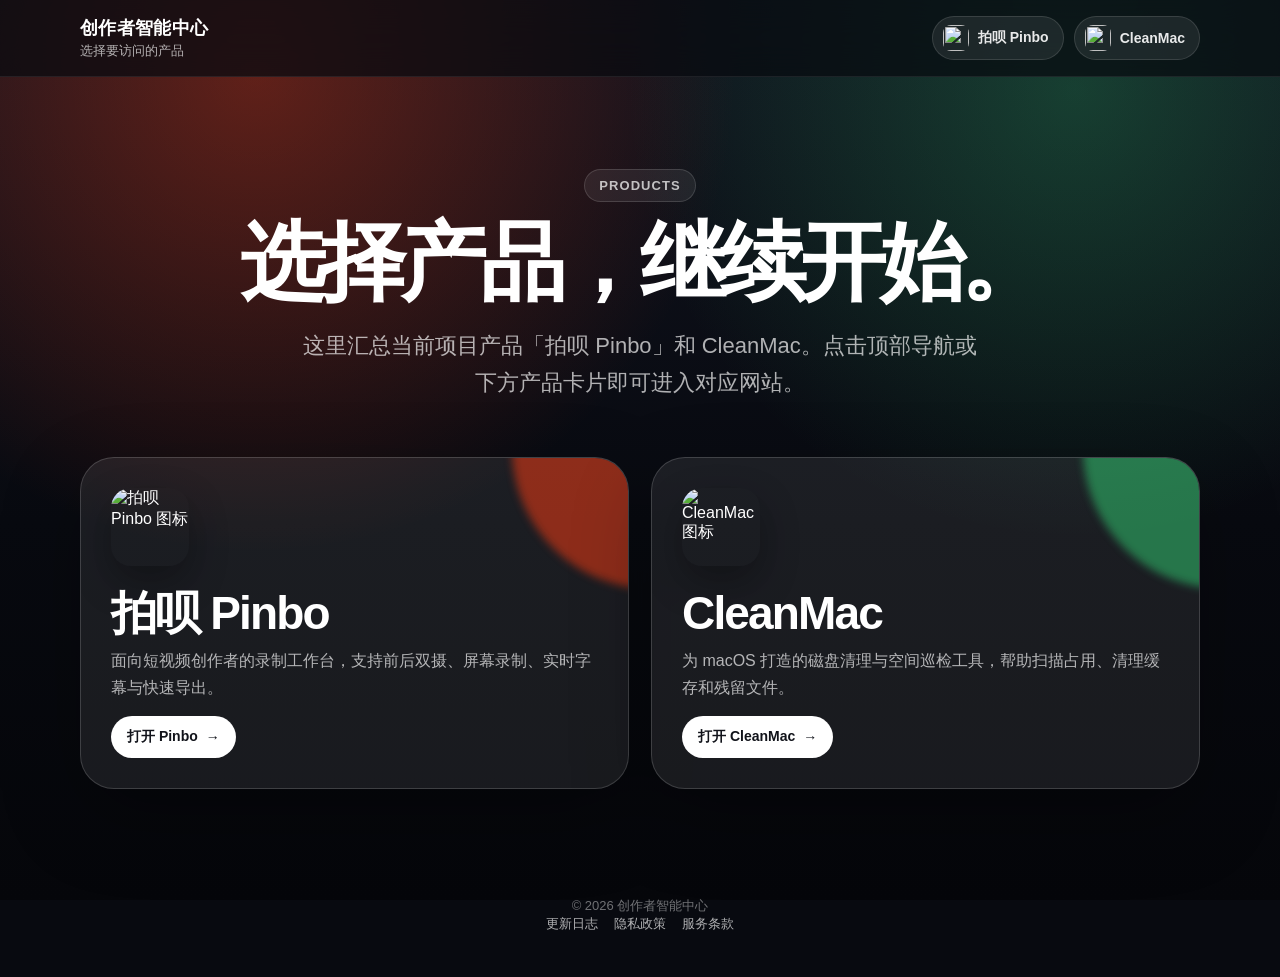
==== website/index.html @ b1864745 "feat：新增网站聚合首页" ====
<!doctype html>
<html lang="zh-CN">
<head>
  <meta charset="utf-8">
  <meta name="viewport" content="width=device-width, initial-scale=1">
  <meta name="description" content="创作者智能中心：拍呗 Pinbo 与 CleanMac。">
  <meta name="theme-color" content="#0b0d14">
  <title>创作者智能中心</title>
  <style>
    :root {
      color-scheme: dark;
      --bg: #080a10;
      --card: rgba(255, 255, 255, 0.08);
      --card-border: rgba(255, 255, 255, 0.16);
      --text: #fff;
      --muted: rgba(255, 255, 255, 0.68);
      --pinbo: #ff3d12;
      --cleanmac: #32d074;
    }

    * {
      box-sizing: border-box;
    }

    html {
      min-height: 100%;
      background: #080a10;
      overscroll-behavior-y: none;
    }

    body {
      margin: 0;
      min-height: 100vh;
      font-family: -apple-system, BlinkMacSystemFont, "SF Pro Display", "PingFang SC", "Hiragino Sans GB", "Microsoft YaHei", sans-serif;
      color: var(--text);
      background: #080a10;
      isolation: isolate;
      overscroll-behavior-y: none;
    }

    body::before {
      position: fixed;
      inset: 0;
      z-index: -1;
      pointer-events: none;
      content: "";
      background:
        radial-gradient(circle at 20% 8%, rgba(255, 61, 18, 0.34), transparent 30rem),
        radial-gradient(circle at 84% 10%, rgba(50, 208, 116, 0.24), transparent 28rem),
        linear-gradient(180deg, #10131f 0%, var(--bg) 58%, #05060a 100%);
    }

    a {
      color: inherit;
      text-decoration: none;
    }

    .shell {
      width: min(1120px, calc(100% - 40px));
      margin: 0 auto;
    }

    .topbar {
      position: sticky;
      top: 0;
      z-index: 10;
      backdrop-filter: blur(22px);
      background: rgba(8, 10, 16, 0.72);
      border-bottom: 1px solid rgba(255, 255, 255, 0.08);
    }

    .topbar-inner {
      display: flex;
      align-items: center;
      justify-content: space-between;
      min-height: 76px;
      gap: 20px;
    }

    .brand {
      display: flex;
      flex-direction: column;
      gap: 2px;
    }

    .brand strong {
      font-size: 18px;
      letter-spacing: 0.02em;
    }

    .brand span {
      color: var(--muted);
      font-size: 13px;
    }

    .product-nav {
      display: flex;
      align-items: center;
      gap: 10px;
      flex-wrap: wrap;
      justify-content: flex-end;
    }

    .nav-item {
      display: inline-flex;
      align-items: center;
      gap: 9px;
      min-height: 42px;
      padding: 8px 14px 8px 10px;
      border-radius: 999px;
      background: rgba(255, 255, 255, 0.08);
      border: 1px solid rgba(255, 255, 255, 0.12);
      color: rgba(255, 255, 255, 0.9);
      font-size: 14px;
      font-weight: 700;
      transition: transform 180ms ease, border-color 180ms ease, background 180ms ease;
    }

    .nav-item:hover {
      transform: translateY(-1px);
      border-color: rgba(255, 255, 255, 0.28);
      background: rgba(255, 255, 255, 0.14);
    }

    .nav-item img {
      width: 26px;
      height: 26px;
      border-radius: 8px;
      object-fit: cover;
    }

    main {
      padding: 92px 0 80px;
    }

    .hero {
      text-align: center;
    }

    .eyebrow {
      display: inline-flex;
      margin: 0 0 18px;
      padding: 8px 14px;
      border: 1px solid rgba(255, 255, 255, 0.14);
      border-radius: 999px;
      color: rgba(255, 255, 255, 0.72);
      background: rgba(255, 255, 255, 0.07);
      font-size: 13px;
      font-weight: 700;
      letter-spacing: 0.08em;
    }

    h1 {
      margin: 0;
      font-size: clamp(42px, 8vw, 86px);
      line-height: 0.98;
      letter-spacing: -0.07em;
    }

    .lead {
      max-width: 680px;
      margin: 24px auto 0;
      color: var(--muted);
      font-size: clamp(17px, 2.4vw, 22px);
      line-height: 1.65;
    }

    .products {
      display: grid;
      grid-template-columns: repeat(2, minmax(0, 1fr));
      gap: 22px;
      margin-top: 56px;
    }

    .product-card {
      position: relative;
      min-height: 330px;
      overflow: hidden;
      border-radius: 34px;
      padding: 30px;
      background: var(--card);
      border: 1px solid var(--card-border);
      box-shadow: 0 28px 80px rgba(0, 0, 0, 0.28);
      transition: transform 220ms ease, border-color 220ms ease, background 220ms ease;
    }

    .product-card:hover {
      transform: translateY(-5px);
      border-color: rgba(255, 255, 255, 0.28);
      background: rgba(255, 255, 255, 0.11);
    }

    .product-card::before {
      content: "";
      position: absolute;
      inset: -45% -30% auto auto;
      width: 280px;
      height: 280px;
      border-radius: 50%;
      filter: blur(4px);
      opacity: 0.5;
    }

    .product-card.pinbo::before {
      background: var(--pinbo);
    }

    .product-card.cleanmac::before {
      background: var(--cleanmac);
    }

    .card-content {
      position: relative;
      display: flex;
      flex-direction: column;
      min-height: 270px;
      text-align: left;
    }

    .product-icon {
      width: 78px;
      height: 78px;
      border-radius: 20px;
      object-fit: cover;
      box-shadow: 0 16px 38px rgba(0, 0, 0, 0.32);
    }

    .product-card h2 {
      margin: 24px 0 10px;
      font-size: clamp(30px, 4vw, 46px);
      line-height: 1.02;
      letter-spacing: -0.04em;
    }

    .product-card p {
      margin: 0;
      color: var(--muted);
      font-size: 16px;
      line-height: 1.7;
    }

    .open-link {
      display: inline-flex;
      align-items: center;
      gap: 8px;
      margin-top: auto;
      width: max-content;
      padding: 12px 16px;
      border-radius: 999px;
      background: #fff;
      color: #11131a;
      font-size: 14px;
      font-weight: 800;
    }

    .footer {
      padding: 28px 0 44px;
      color: rgba(255, 255, 255, 0.42);
      text-align: center;
      font-size: 13px;
    }

    .footer p {
      margin: 0;
    }

    .footer-links {
      display: flex;
      justify-content: center;
      gap: 16px;
      flex-wrap: wrap;
      margin-top: 12px;
    }

    .footer-links a {
      color: rgba(255, 255, 255, 0.68);
      transition: color 180ms ease;
    }

    .footer-links a:hover {
      color: #fff;
    }

    @media (max-width: 760px) {
      .shell {
        width: min(100% - 28px, 1120px);
      }

      .topbar-inner {
        align-items: flex-start;
        flex-direction: column;
        padding: 16px 0;
      }

      .product-nav {
        justify-content: flex-start;
      }

      main {
        padding-top: 58px;
      }

      .products {
        grid-template-columns: 1fr;
      }

      .product-card {
        min-height: 300px;
        padding: 24px;
      }

      .card-content {
        min-height: 242px;
      }
    }
  </style>
</head>
<body>
  <header class="topbar">
    <div class="shell topbar-inner">
      <a class="brand" href="/" aria-label="创作者智能中心">
        <strong>创作者智能中心</strong>
        <span>选择要访问的产品</span>
      </a>
      <nav class="product-nav" aria-label="产品导航">
        <a class="nav-item" href="/pinbo/"><img src="/pinbo/assets/app-icon.png" alt="">拍呗 Pinbo</a>
        <a class="nav-item" href="/CleanMac/"><img src="/CleanMac/images/cleanmac-icon.png" alt="">CleanMac</a>
      </nav>
    </div>
  </header>

  <main>
    <section class="shell hero" aria-labelledby="main-title">
      <p class="eyebrow">PRODUCTS</p>
      <h1 id="main-title">选择产品，继续开始。</h1>
      <p class="lead">这里汇总当前项目产品「拍呗 Pinbo」和 CleanMac。点击顶部导航或下方产品卡片即可进入对应网站。</p>

      <div class="products">
        <a class="product-card pinbo" href="/pinbo/" aria-label="打开拍呗 Pinbo 产品页">
          <div class="card-content">
            <img class="product-icon" src="/pinbo/assets/app-icon.png" alt="拍呗 Pinbo 图标">
            <h2>拍呗 Pinbo</h2>
            <p>面向短视频创作者的录制工作台，支持前后双摄、屏幕录制、实时字幕与快速导出。</p>
            <span class="open-link">打开 Pinbo <span aria-hidden="true">→</span></span>
          </div>
        </a>

        <a class="product-card cleanmac" href="/CleanMac/" aria-label="打开 CleanMac 产品页">
          <div class="card-content">
            <img class="product-icon" src="/CleanMac/images/cleanmac-icon.png" alt="CleanMac 图标">
            <h2>CleanMac</h2>
            <p>为 macOS 打造的磁盘清理与空间巡检工具，帮助扫描占用、清理缓存和残留文件。</p>
            <span class="open-link">打开 CleanMac <span aria-hidden="true">→</span></span>
          </div>
        </a>
      </div>
    </section>
  </main>

  <footer class="footer shell">
    <p>© 2026 创作者智能中心</p>
    <p class="footer-links">
      <a href="/changelog/">更新日志</a>
      <a href="/legal/privacy/">隐私政策</a>
      <a href="/legal/terms/">服务条款</a>
    </p>
  </footer>
</body>
</html>
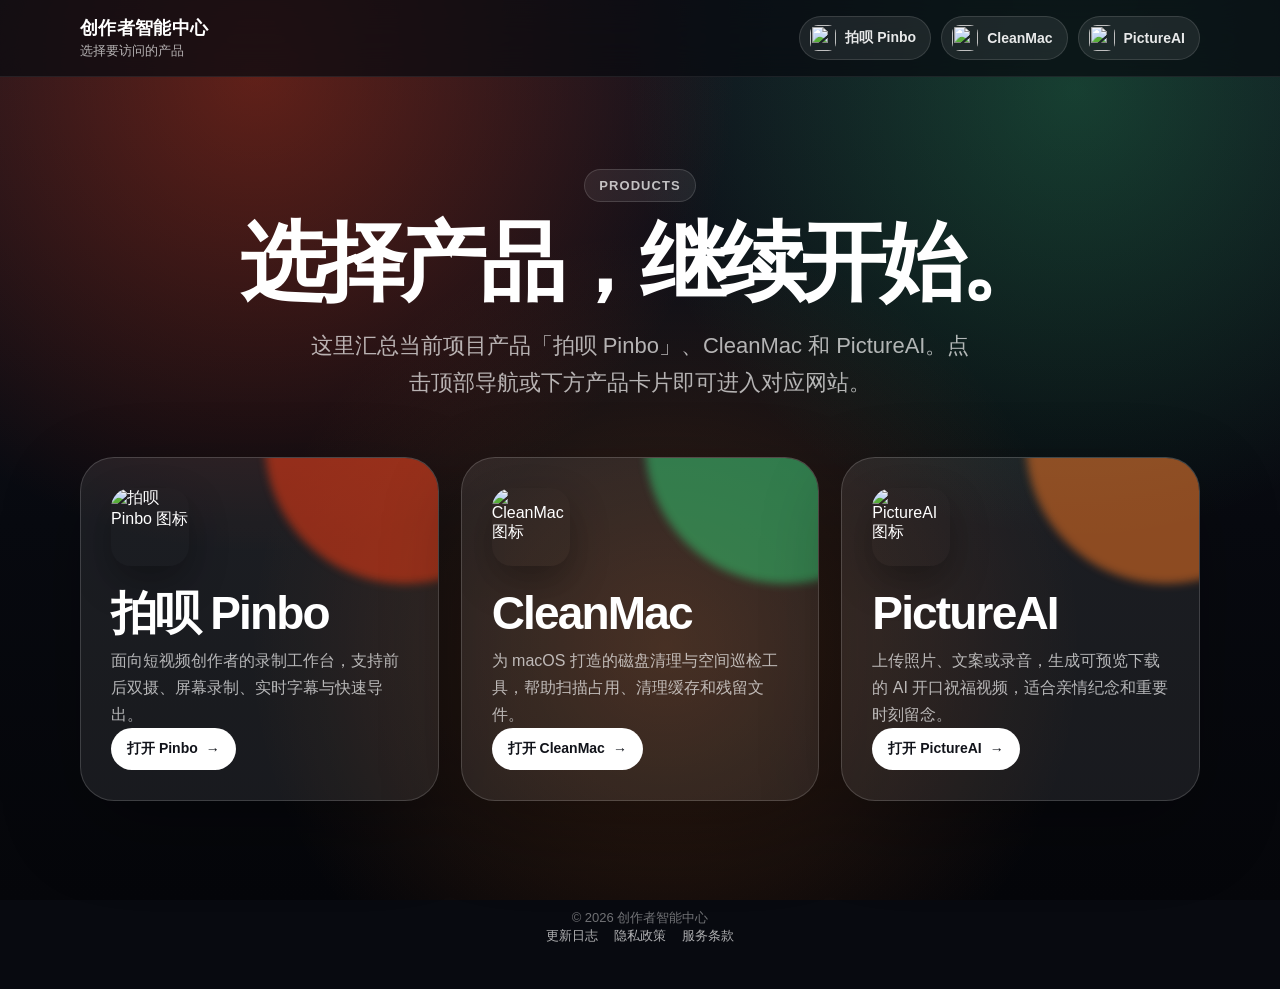
==== commit 9507a7da: "fix：处理手机屏幕录制浮窗问题" ====
--- a/website/index.html
+++ b/website/index.html
@@ -3,9 +3,11 @@
 <head>
   <meta charset="utf-8">
   <meta name="viewport" content="width=device-width, initial-scale=1">
-  <meta name="description" content="创作者智能中心：拍呗 Pinbo 与 CleanMac。">
+  <meta name="description" content="创作者智能中心：拍呗 Pinbo、CleanMac 与 PictureAI。">
   <meta name="theme-color" content="#0b0d14">
   <title>创作者智能中心</title>
+  <link rel="icon" type="image/png" href="/pinbo/assets/app-icon.png">
+  <link rel="apple-touch-icon" href="/pinbo/assets/app-icon.png">
   <style>
     :root {
       color-scheme: dark;
@@ -16,6 +18,7 @@
       --muted: rgba(255, 255, 255, 0.68);
       --pinbo: #ff3d12;
       --cleanmac: #32d074;
+      --pictureai: #ff7a22;
     }
 
     * {
@@ -47,6 +50,7 @@
       background:
         radial-gradient(circle at 20% 8%, rgba(255, 61, 18, 0.34), transparent 30rem),
         radial-gradient(circle at 84% 10%, rgba(50, 208, 116, 0.24), transparent 28rem),
+        radial-gradient(circle at 52% 72%, rgba(255, 122, 34, 0.2), transparent 26rem),
         linear-gradient(180deg, #10131f 0%, var(--bg) 58%, #05060a 100%);
     }
 
@@ -167,7 +171,7 @@
 
     .products {
       display: grid;
-      grid-template-columns: repeat(2, minmax(0, 1fr));
+      grid-template-columns: repeat(3, minmax(0, 1fr));
       gap: 22px;
       margin-top: 56px;
     }
@@ -207,6 +211,10 @@
 
     .product-card.cleanmac::before {
       background: var(--cleanmac);
+    }
+
+    .product-card.pictureai::before {
+      background: var(--pictureai);
     }
 
     .card-content {
@@ -325,6 +333,7 @@
       <nav class="product-nav" aria-label="产品导航">
         <a class="nav-item" href="/pinbo/"><img src="/pinbo/assets/app-icon.png" alt="">拍呗 Pinbo</a>
         <a class="nav-item" href="/CleanMac/"><img src="/CleanMac/images/cleanmac-icon.png" alt="">CleanMac</a>
+        <a class="nav-item" href="/PictureAI/"><img src="/PictureAI/assets/pictureai-icon.svg" alt="">PictureAI</a>
       </nav>
     </div>
   </header>
@@ -333,7 +342,7 @@
     <section class="shell hero" aria-labelledby="main-title">
       <p class="eyebrow">PRODUCTS</p>
       <h1 id="main-title">选择产品，继续开始。</h1>
-      <p class="lead">这里汇总当前项目产品「拍呗 Pinbo」和 CleanMac。点击顶部导航或下方产品卡片即可进入对应网站。</p>
+      <p class="lead">这里汇总当前项目产品「拍呗 Pinbo」、CleanMac 和 PictureAI。点击顶部导航或下方产品卡片即可进入对应网站。</p>
 
       <div class="products">
         <a class="product-card pinbo" href="/pinbo/" aria-label="打开拍呗 Pinbo 产品页">
@@ -351,6 +360,15 @@
             <h2>CleanMac</h2>
             <p>为 macOS 打造的磁盘清理与空间巡检工具，帮助扫描占用、清理缓存和残留文件。</p>
             <span class="open-link">打开 CleanMac <span aria-hidden="true">→</span></span>
+          </div>
+        </a>
+
+        <a class="product-card pictureai" href="/PictureAI/" aria-label="打开 PictureAI 产品页">
+          <div class="card-content">
+            <img class="product-icon" src="/PictureAI/assets/pictureai-icon.svg" alt="PictureAI 图标">
+            <h2>PictureAI</h2>
+            <p>上传照片、文案或录音，生成可预览下载的 AI 开口祝福视频，适合亲情纪念和重要时刻留念。</p>
+            <span class="open-link">打开 PictureAI <span aria-hidden="true">→</span></span>
           </div>
         </a>
       </div>
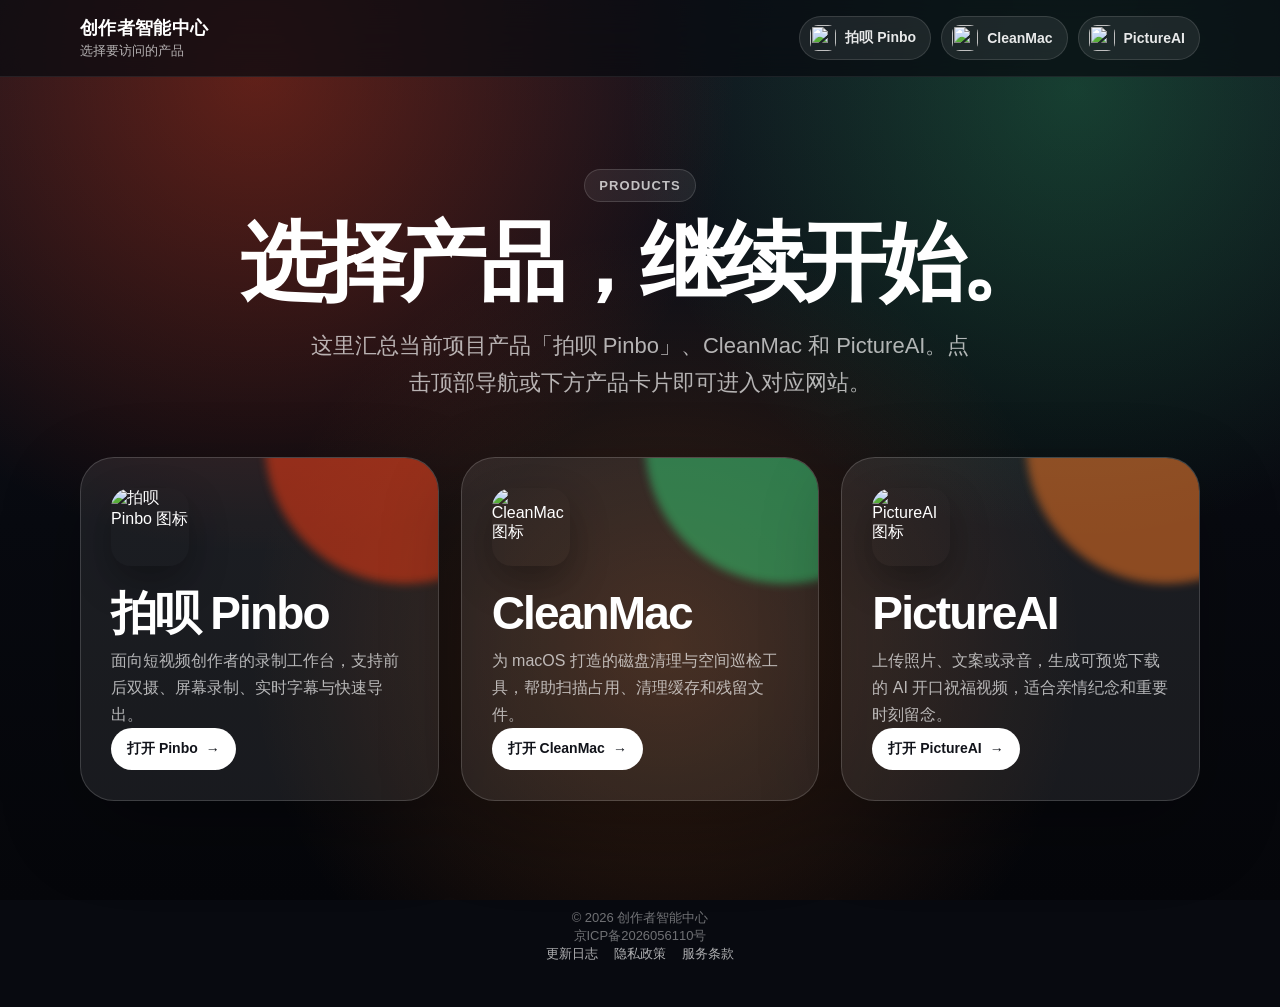
==== commit 415dc4ad: "fix：ICP备案同步网站" ====
--- a/website/index.html
+++ b/website/index.html
@@ -377,6 +377,7 @@
 
   <footer class="footer shell">
     <p>© 2026 创作者智能中心</p>
+    <p><a href="https://beian.miit.gov.cn/" target="_blank" rel="noopener noreferrer">京ICP备2026056110号</a></p>
     <p class="footer-links">
       <a href="/changelog/">更新日志</a>
       <a href="/legal/privacy/">隐私政策</a>
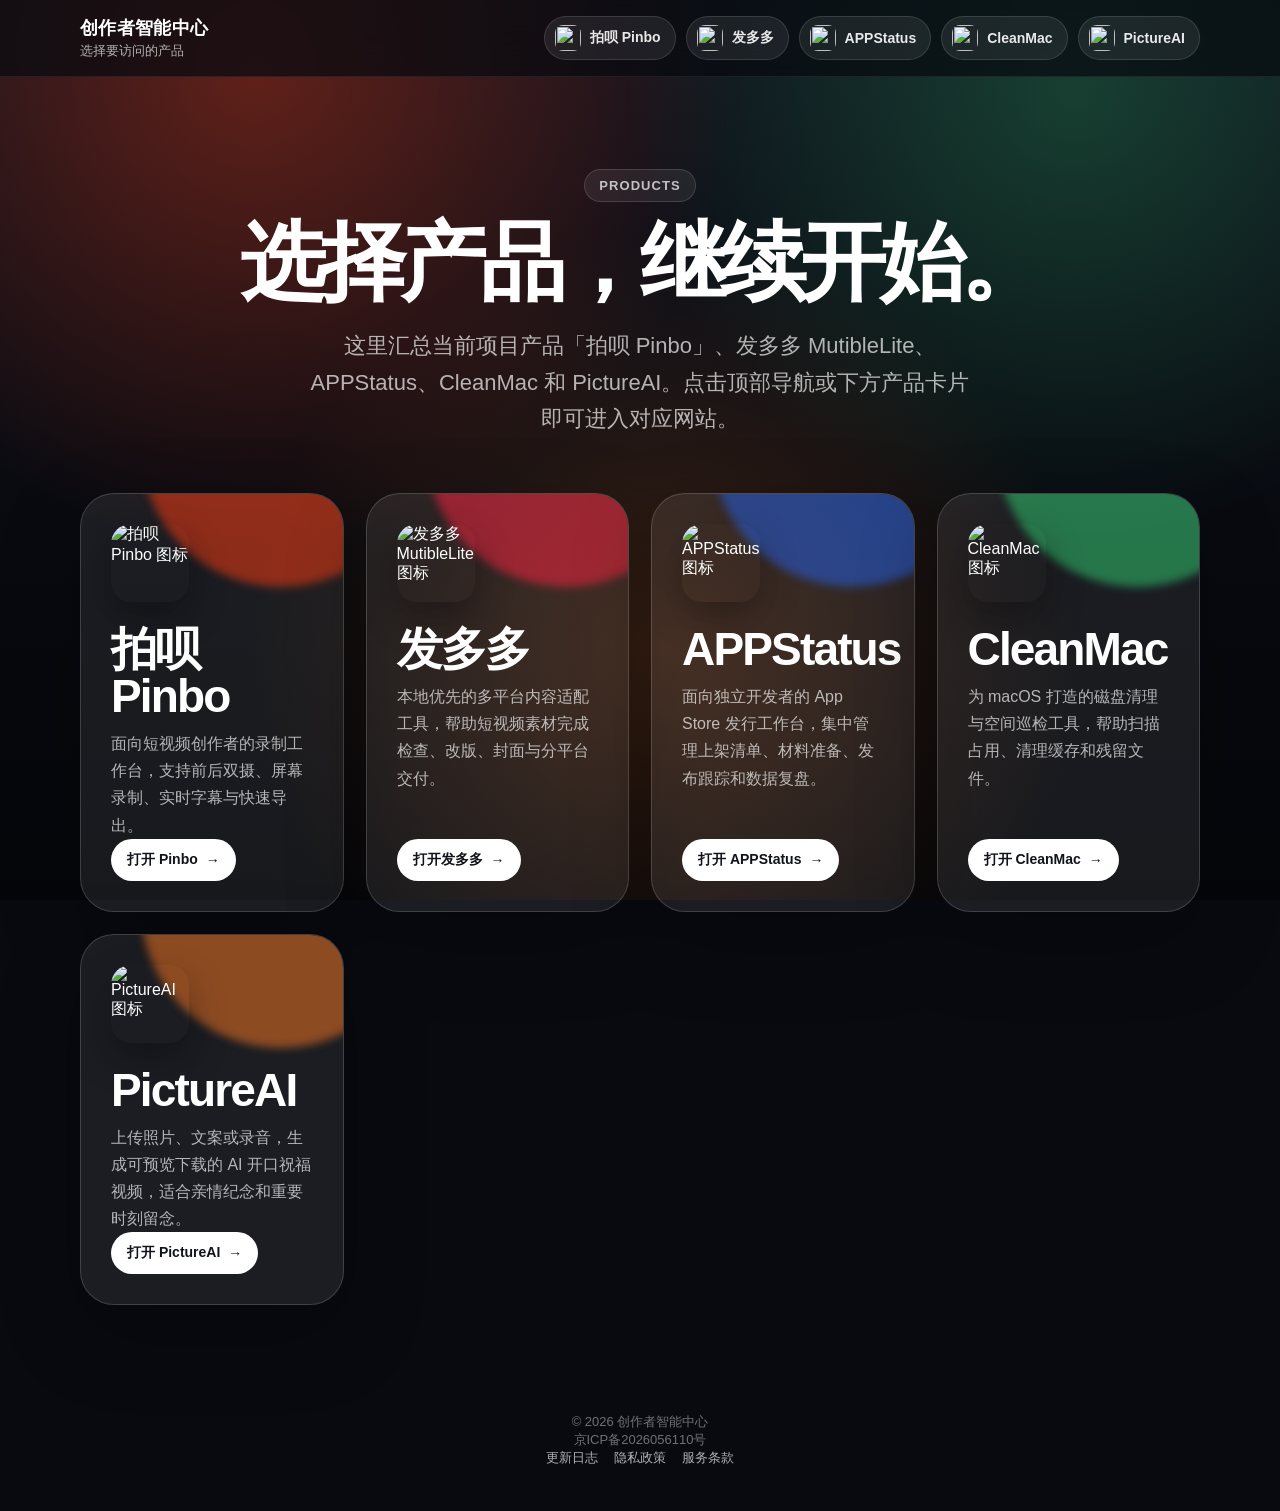
==== commit 2d6c7093: "fix：网站拓展" ====
--- a/website/index.html
+++ b/website/index.html
@@ -3,7 +3,7 @@
 <head>
   <meta charset="utf-8">
   <meta name="viewport" content="width=device-width, initial-scale=1">
-  <meta name="description" content="创作者智能中心：拍呗 Pinbo、CleanMac 与 PictureAI。">
+  <meta name="description" content="创作者智能中心：拍呗 Pinbo、发多多 MutibleLite、APPStatus、CleanMac 与 PictureAI。">
   <meta name="theme-color" content="#0b0d14">
   <title>创作者智能中心</title>
   <link rel="icon" type="image/png" href="/pinbo/assets/app-icon.png">
@@ -17,6 +17,8 @@
       --text: #fff;
       --muted: rgba(255, 255, 255, 0.68);
       --pinbo: #ff3d12;
+      --mutiblelite: #ff2442;
+      --appstatus: #2563eb;
       --cleanmac: #32d074;
       --pictureai: #ff7a22;
     }
@@ -171,13 +173,15 @@
 
     .products {
       display: grid;
-      grid-template-columns: repeat(3, minmax(0, 1fr));
+      grid-template-columns: repeat(auto-fit, minmax(240px, 1fr));
       gap: 22px;
       margin-top: 56px;
     }
 
     .product-card {
       position: relative;
+      display: flex;
+      align-items: stretch;
       min-height: 330px;
       overflow: hidden;
       border-radius: 34px;
@@ -209,6 +213,14 @@
       background: var(--pinbo);
     }
 
+    .product-card.mutiblelite::before {
+      background: var(--mutiblelite);
+    }
+
+    .product-card.appstatus::before {
+      background: var(--appstatus);
+    }
+
     .product-card.cleanmac::before {
       background: var(--cleanmac);
     }
@@ -220,7 +232,9 @@
     .card-content {
       position: relative;
       display: flex;
+      flex: 1;
       flex-direction: column;
+      width: 100%;
       min-height: 270px;
       text-align: left;
     }
@@ -332,6 +346,8 @@
       </a>
       <nav class="product-nav" aria-label="产品导航">
         <a class="nav-item" href="/pinbo/"><img src="/pinbo/assets/app-icon.png" alt="">拍呗 Pinbo</a>
+        <a class="nav-item" href="/MutibleLite/"><img src="/MutibleLite/favicon.svg" alt="">发多多</a>
+        <a class="nav-item" href="/APPStatus/"><img src="/APPStatus/app-icon.svg" alt="">APPStatus</a>
         <a class="nav-item" href="/CleanMac/"><img src="/CleanMac/images/cleanmac-icon.png" alt="">CleanMac</a>
         <a class="nav-item" href="/PictureAI/"><img src="/PictureAI/assets/pictureai-icon.svg" alt="">PictureAI</a>
       </nav>
@@ -342,7 +358,7 @@
     <section class="shell hero" aria-labelledby="main-title">
       <p class="eyebrow">PRODUCTS</p>
       <h1 id="main-title">选择产品，继续开始。</h1>
-      <p class="lead">这里汇总当前项目产品「拍呗 Pinbo」、CleanMac 和 PictureAI。点击顶部导航或下方产品卡片即可进入对应网站。</p>
+      <p class="lead">这里汇总当前项目产品「拍呗 Pinbo」、发多多 MutibleLite、APPStatus、CleanMac 和 PictureAI。点击顶部导航或下方产品卡片即可进入对应网站。</p>
 
       <div class="products">
         <a class="product-card pinbo" href="/pinbo/" aria-label="打开拍呗 Pinbo 产品页">
@@ -351,6 +367,24 @@
             <h2>拍呗 Pinbo</h2>
             <p>面向短视频创作者的录制工作台，支持前后双摄、屏幕录制、实时字幕与快速导出。</p>
             <span class="open-link">打开 Pinbo <span aria-hidden="true">→</span></span>
+          </div>
+        </a>
+
+        <a class="product-card mutiblelite" href="/MutibleLite/" aria-label="打开发多多 MutibleLite 产品页">
+          <div class="card-content">
+            <img class="product-icon" src="/MutibleLite/favicon.svg" alt="发多多 MutibleLite 图标">
+            <h2>发多多</h2>
+            <p>本地优先的多平台内容适配工具，帮助短视频素材完成检查、改版、封面与分平台交付。</p>
+            <span class="open-link">打开发多多 <span aria-hidden="true">→</span></span>
+          </div>
+        </a>
+
+        <a class="product-card appstatus" href="/APPStatus/" aria-label="打开 APPStatus 产品页">
+          <div class="card-content">
+            <img class="product-icon" src="/APPStatus/app-icon.svg" alt="APPStatus 图标">
+            <h2>APPStatus</h2>
+            <p>面向独立开发者的 App Store 发行工作台，集中管理上架清单、材料准备、发布跟踪和数据复盘。</p>
+            <span class="open-link">打开 APPStatus <span aria-hidden="true">→</span></span>
           </div>
         </a>
 
